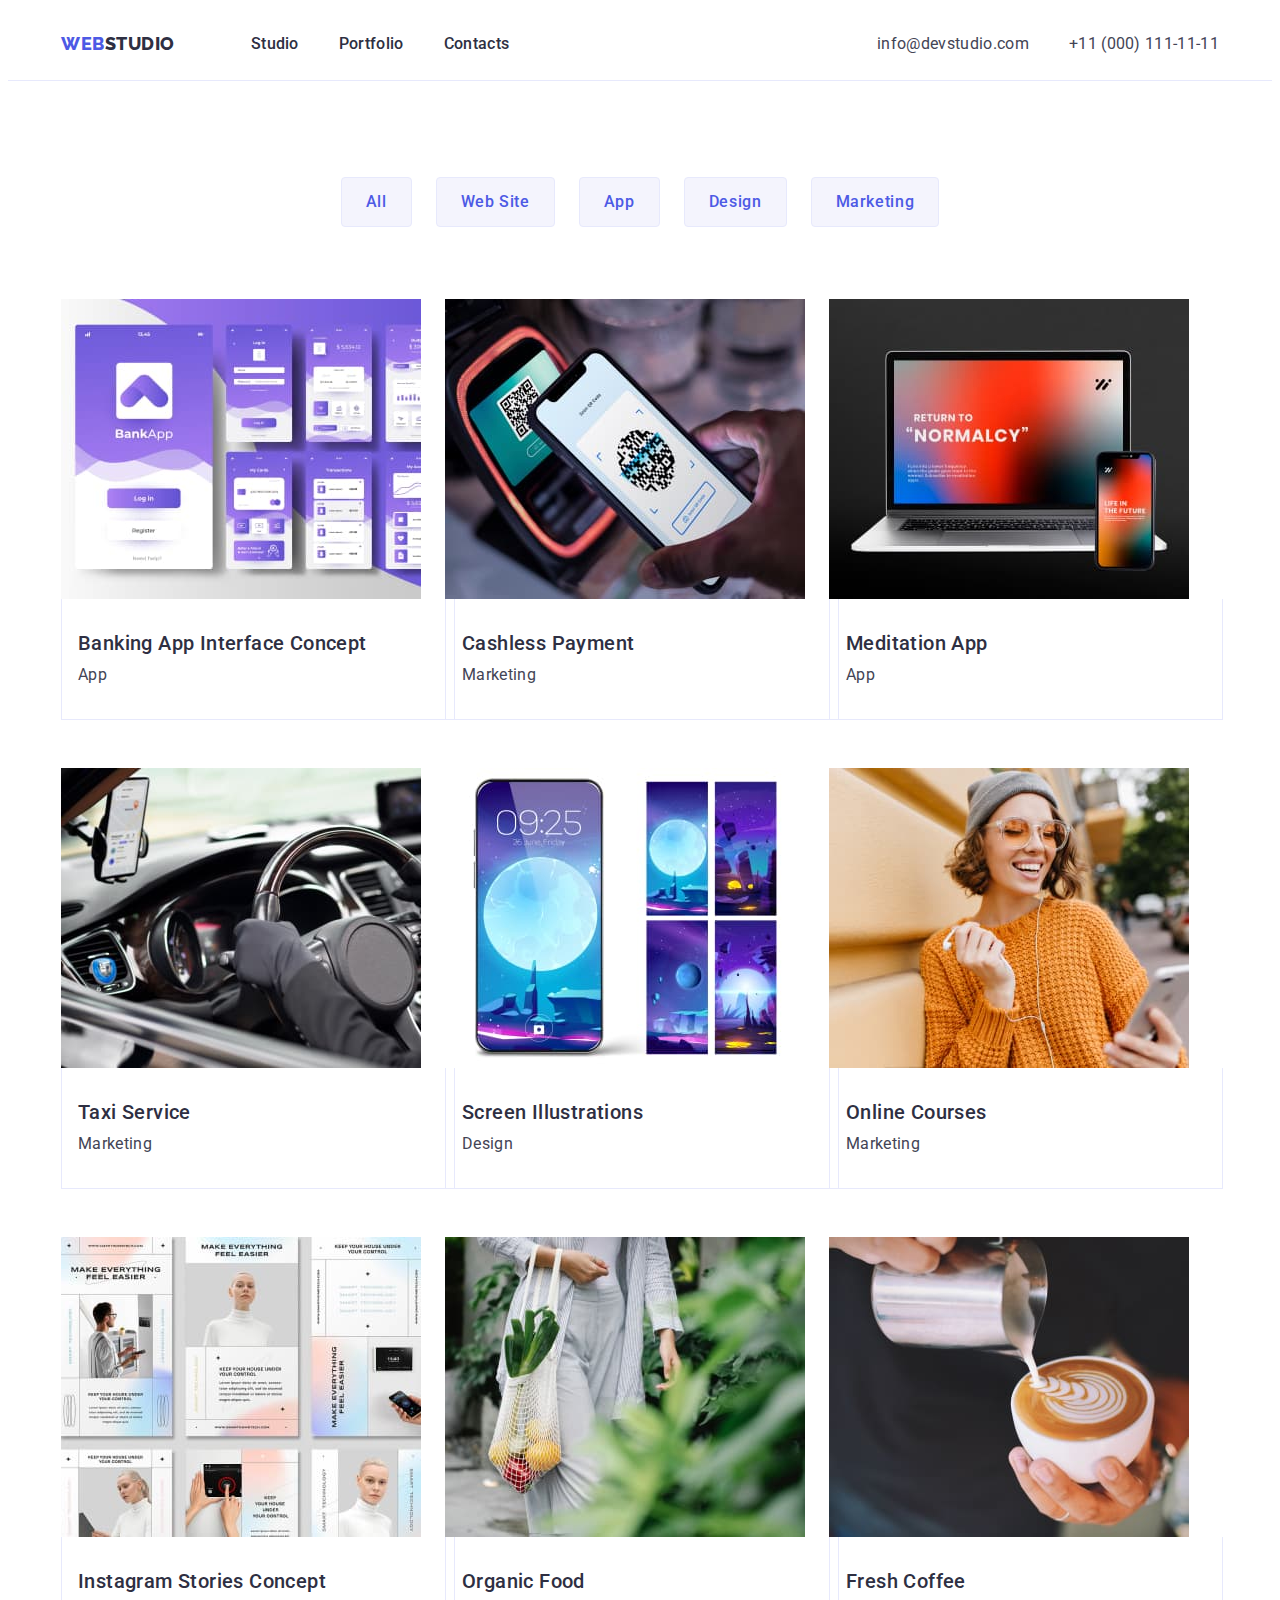
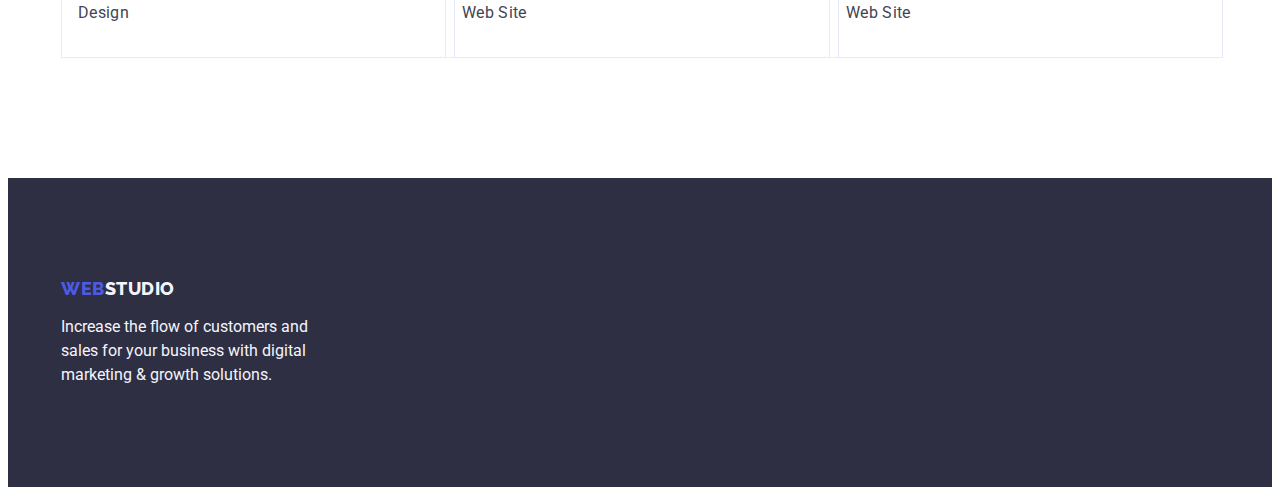
==== portfolio.html @ fde14520 "Initial commit" ====
<!DOCTYPE html>
<html lang="en">

<head>
    <meta charset="UTF-8">
    <meta http-equiv="X-UA-Compatible" content="IE=edge">
    <meta name="viewport" content="width=device-width, initial-scale=1.0">
    <link rel="preconnect" href="https://fonts.googleapis.com">
    <link rel="preconnect" href="https://fonts.gstatic.com" crossorigin>
    <link
        href="https://fonts.googleapis.com/css2?family=Raleway:wght@800&family=Roboto:wght@400;500;700;900&display=swap"
        rel="stylesheet">
    <link rel="stylesheet" href="https://cdnjs.cloudflare.com/ajax/libs/modern-normalize/1.1.0/modern-normalize.min.css"
        integrity="sha512-wpPYUAdjBVSE4KJnH1VR1HeZfpl1ub8YT/NKx4PuQ5NmX2tKuGu6U/JRp5y+Y8XG2tV+wKQpNHVUX03MfMFn9Q=="
        crossorigin="anonymous" referrerpolicy="no-referrer" />
    <link rel="stylesheet" href="./css/style.css">
    <title>Portfolio</title>
</head>

<body>
    <header class="header">
        <div class="container main-nav">
            <nav class="nav">
                <a class="link link-logo" href="./index.html">Web<span class="link-span">Studio</span></a>
                <ul class="list list-nav">
                    <li class="nav-list-item"><a class="link link-nav" href="./index.html">Studio</a></li>
                    <li class="nav-list-item"><a class="link link-nav" href="./portfolio.html">Portfolio</a></li>
                    <li class="nav-list-item"><a class="link link-nav" href="">Contacts</a></li>
                </ul>
            </nav>
            <address class="contacts">
                <ul class="list contacts-list">
                    <li class="contacts-list-item"><a class="link contacts-link"
                            href="mailto:info@devstudio.com">info@devstudio.com</a></li>
                    <li class="contacts-list-item"><a class="link contacts-link" href="tel:+110001111111">+11 (000)
                            111-11-11</a></li>
                </ul>
            </address>
        </div>
    </header>
    <main>
        <section class="portofolio">
            <div class="container">
                <h1 class="visually-hidden">Portfolio</h1>
                <ul class="list list-filter">
                    <li class="list-filter-item"> <button class="filter-btn" type="button">All</button></li>
                    <li class="list-filter-item"> <button class="filter-btn" type="button">Web Site</button></li>
                    <li class="list-filter-item"> <button class="filter-btn" type="button">App</button></li>
                    <li class="list-filter-item"> <button class="filter-btn" type="button">Design</button></li>
                    <li class="list-filter-item"> <button class="filter-btn" type="button">Marketing</button></li>
                </ul>

                <ul class="list cards">
                    <li class="card">
                        <a href="" class="link">
                            <img class="img card-img" src="./images/possibility/bankapp.jpg"
                                alt="Banking App Interface Concept" width="360">
                            <div class="card-text">
                                <h2 class="card-title">Banking App Interface Concept</h2>
                                <p class="card-desc">App</p>
                            </div>
                        </a>
                    </li>
                    <li class="card">
                        <a href="" class="link">
                            <img class="img card-img" src="./images/possibility/cashlesspay.jpg" alt="Cashless Payment"
                                width="360">
                            <div class="card-text">
                                <h2 class="card-title">Cashless Payment</h2>
                                <p class="card-desc">Marketing</p>
                            </div>
                        </a>
                    </li>
                    <li class="card">
                        <a href="" class="link">
                            <img class="img card-img" src="./images/possibility/meditationapp.jpg" alt="Meditation App"
                                width="360">
                            <div class="card-text">
                                <h2 class="card-title">Meditation App</h2>
                                <p class="card-desc">App</p>
                            </div>
                        </a>
                    </li>
                    <li class="card">
                        <a href="" class="link">
                            <img class="img card-img" src="./images/possibility/taxiservice.jpg" alt="Taxi Service"
                                width="360">
                            <div class="card-text">
                                <h2 class="card-title">Taxi Service</h2>
                                <p class="card-desc">Marketing</p>
                            </div>
                        </a>
                    </li>
                    <li class="card">
                        <a href="" class="link">
                            <img class="img card-img" src="./images/possibility/screenill.jpg"
                                alt="Screen Illustrations" width="360">
                            <div class="card-text">
                                <h2 class="card-title">Screen Illustrations</h2>
                                <p class="card-desc">Design</p>
                            </div>
                        </a>
                    </li>
                    <li class="card">
                        <a href="" class="link">
                            <img class="img card-img" src="./images/possibility/onlinecourses.jpg" alt="Online Courses"
                                width="360">
                            <div class="card-text">
                                <h2 class="card-title">Online Courses</h2>
                                <p class="card-desc">Marketing</p>
                            </div>
                        </a>
                    </li>
                    <li class="card">
                        <a href="" class="link">
                            <img class="img card-img" src="./images/possibility/instastories.jpg"
                                alt="Instagram Stories Concept" width="360">
                            <div class="card-text">
                                <h2 class="card-title">Instagram Stories Concept</h2>
                                <p class="card-desc">Design</p>
                            </div>
                        </a>
                    </li>
                    <li class="card">
                        <a href="" class="link">
                            <img class="img card-img" src="./images/possibility/organicfood.jpg" alt="Organic Food"
                                width="360">
                            <div class="card-text">
                                <h2 class="card-title">Organic Food</h2>
                                <p class="card-desc">Web Site</p>
                            </div>
                        </a>
                    </li>
                    <li class="card">
                        <a href="" class="link">
                            <img class="img card-img" src="./images/possibility/freshcoffee.jpg" alt="Fresh Coffee"
                                width="360">
                            <div class="card-text">
                                <h2 class="card-title">Fresh Coffee</h2>
                                <p class="card-desc">Web Site</p>
                            </div>
                        </a>
                    </li>
                </ul>
            </div>

        </section>
    </main>
    <footer class="footer">
        <div class="container">
            <a class="link footer-link" href="./index.html">Web<span class="footer-link-text">Studio</span></a>
            <p class="footer-desc">Increase the flow of customers and sales for your business with digital marketing &
                growth solutions.</p>
        </div>
    </footer>
</body>

</html>
---- css/style.css ----
body {
  font-family: "Roboto", sans-serif;
  font-style: normal;
  color: var(--primary-text-color);
  background-color: var(--primary-bg-color);
}

:root {
  --primary-text-color: #434455;
  --primary-bg-color: #ffffff;
  --secondary-text-color: #434455;
  --secondary-bg-color: #2e2f42;
  --title-text-color: #ffffff;
  --subtitle-text-color: #2e2f42;
  --section-bg-color: #f4f4fd;
  --footer-text-color: #f4f4fd;
  --link-text-color: #4d5ae5;
  --btn-bg-color: #4d5ae5;
  --btn-text-color: #ffffff;
  --link-span-color: #2e2f42;
  --active-hover-color: #404bbf;
  --header-bottom-border-color: #E7E9FC;
  --btn-filter-color: #E7E9FC;
  --card-border-color: #E7E9FC
}

.link {
  text-decoration: none;
}

.list {
  list-style: none;
  padding-left: 0;
  margin-top: 0;
  margin-bottom: 0;
}

.container {
  width: 1158px;
  margin: 0 auto;
  padding-right: 15px;
  padding-left: 15px;
}

.img {
  display: block;
  width: 100%;
  height: auto;
}

/* header style start */

.header {
  border-bottom: 1px solid var(--header-bottom-border-color);
}

.link-logo {
  font-family: "Raleway", sans-serif;
  color: var(--link-text-color);
  font-size: 18px;
  font-weight: 800;
  line-height: 1.17;
  letter-spacing: 0.03em;
  text-transform: uppercase;
}

.link-span {
  font-family: "Raleway", sans-serif;
  color: var(--link-span-color);
  letter-spacing: 0.03em;
  text-transform: uppercase;
}

.main-nav {
  display: flex;
  align-items: center;
  justify-content: space-between;

}

.nav {
  display: flex;
  align-items: center;
}

.link-logo {
  display: block;
  padding-top: 24px;
  padding-bottom: 24px;
  margin-right: 76px;
}

.link-nav {
  display: block;
  padding-top: 24px;
  padding-bottom: 24px;

  color: var(--subtitle-text-color);
  font-size: 16px;
  font-weight: 500;
  line-height: 1.5;
  letter-spacing: 0.02em;

}

.nav-list-item:last-child {
  margin-right: 0;
}

.nav-list-item {
  margin-right: 40px;
}

.list-nav {
  display: flex;
  /* margin-left: 76px; */
}

.link-nav:hover,
.link-nav:focus {
  color: var(--active-hover-color);
}

.contacts-list {
  display: flex;

}

.contacts {
  font-style: normal;
  /* margin-left: auto; */
}

.contacts-list-item {
  margin-right: 40px;
}

.contacts-list-item:last-child {
  margin-right: 0;
}

.contacts-link {
  display: block;
  padding-top: 24px;
  padding-bottom: 24px;

  color: var(--secondary-text-color);
  font-size: 16px;
  letter-spacing: 0.02em;
  font-weight: 400;
  line-height: 1.5;
}

.contacts-link:hover,
.contacts-link:focus {
  color: var(--active-hover-color);
}

/* header style end  */


/* hero style start */

.hero {
  padding-top: 188px;
  padding-bottom: 188px;
  text-align: center;
  background-color: var(--secondary-bg-color);
}



.hero-title {
  color: var(--title-text-color);
  font-weight: 700;
  font-size: 56px;
  line-height: 1.07;
  letter-spacing: 0.02em;
  margin-top: 0;
  margin-bottom: 45px;
  margin-right: auto;
  margin-left: auto;
  max-width: 496px;
}

.hero-btn {
  display: block;
  margin: 0 auto;
  min-width: 169px;
  height: 56px;
  padding: 16px 32px;
  color: var(--btn-text-color);
  background-color: var(--btn-bg-color);
  cursor: pointer;
  font-family: "Roboto", sans-serif;
  font-size: 16px;
  font-weight: 500;
  line-height: 1.5;
  letter-spacing: 0.04em;
  border: none;
  border-radius: 4px;

}

.hero-btn:hover,
.hero-btn:focus {
  background-color: var(--active-hover-color);
}

/* hero style end */


/* feauter style start */

.visually-hidden {
  position: absolute;
  width: 1px;
  height: 1px;
  margin: -1px;
  border: 0;
  padding: 0;
  white-space: nowrap;
  clip-path: inset(100%);
  clip: rect(0 0 0 0);
  overflow: hidden;
}

.features {
  padding-top: 120px;
  padding-bottom: 120px;
}

.features-list {
  display: flex;
  align-items: center;
  justify-content: space-between;
}

.features-list-item:last-child {
  margin-right: 0;
}

.features-list-item {
  margin-right: 24px;
}

.features-list-title {
  color: var(--subtitle-text-color);
  font-weight: 500;
  font-size: 20px;
  line-height: 1.2;
  letter-spacing: 0.02em;

  margin-top: 0;
  margin-bottom: 8px;
}

.features-list-desc {
  color: var(--secondary-text-color);
  line-height: 1.5;
  font-size: 16px;
  font-weight: 400;
  letter-spacing: 0.02em;
  max-width: 264px;
  margin-top: 0;
  margin-bottom: 0;
}

/* features style end */

/* doing style start */

.doing {
  padding-bottom: 120px;

}

.doing-list {
  display: flex;

}

.doing-list-item {
  margin-right: 24px;
}

.doing-list-item:last-child {
  margin-right: 0;
}

.doing-title {
  color: var(--subtitle-text-color);
  font-weight: 700;
  font-size: 36px;
  line-height: 1.11;
  text-align: center;
  letter-spacing: 0.02em;
  text-transform: capitalize;
  margin-top: 0;
  margin-bottom: 72px;
}

/* doing style end */


/* team style start */

.team {
  background-color: var(--section-bg-color);
  padding-top: 120px;
  padding-bottom: 120px;
}

.team-list {
  display: flex;
}

.team-list-item {
  margin-right: 24px;
  background-color: var(--primary-bg-color);
  border-radius: 0px 0px 4px 4px;
}

.team-list-item:last-child {
  margin-right: 0;
}

.team-card-text {
  padding-top: 32px;
  padding-bottom: 32px;
  padding-right: 16px;
  padding-left: 16px;
  border-radius: 0px 0px 4px 4px;
}

/*.team-img {
  margin-bottom: 32px;
}*/
.team-title {
  color: var(--subtitle-text-color);
  font-weight: 700;
  font-size: 36px;
  line-height: 1.11;
  letter-spacing: 0.02em;
  text-align: center;
  text-transform: capitalize;
  margin-top: 0;
  margin-bottom: 72px;
}

.team-subtitle {
  color: var(--subtitle-text-color);
  font-weight: 500;
  font-size: 20px;
  line-height: 1.2;
  letter-spacing: 0.02em;
  text-align: center;
  margin-top: 0;
  margin-bottom: 8px;
}

.team-desc {
  color: var(--secondary-text-color);
  line-height: 1.5;
  font-size: 16px;
  font-weight: 400;
  letter-spacing: 0.02em;
  text-align: center;
  margin-top: 0;
  margin-bottom: 0;
}

/* team style end */



/* portfolio page style start */

/* filter style start */
.portofolio {
  padding-top: 96px;
  padding-bottom: 120px;
}

.list-filter {
  display: flex;
  justify-content: center;
  margin-bottom: 72px;
}

.list-filter-item:not(:last-child) {
  margin-right: 24px;
}

.filter-btn {
  display: inline-block;
  padding: 12px 24px;
  border: 1px solid var(--btn-filter-color);
  border-radius: 4px;

  font-family: "Roboto", sans-serif;
  color: var(--link-text-color);
  background-color: var(--section-bg-color);
  font-size: 16px;
  font-weight: 500;
  line-height: 1.5;
  letter-spacing: 0.04em;
  cursor: pointer;
}

.filter-btn:hover,
.filter-btn:focus {
  color: var(--title-text-color);
  background-color: var(--active-hover-color);
  border: 1px solid transparent;
}

/* filter style end */

/* possibility style start */

.cards {
  display: flex;
  flex-wrap: wrap;
  /* align-content: space-between; */
}

.card {
  width: 360px;
  /* width: calc((100%-48px)/3); */
  margin-right: 24px;
  margin-bottom: 48px;

}

.card:nth-child(3n) {
  margin-right: 0;
}

.card:nth-last-child(-n+3) {
  margin-bottom: 0;
}

.card-text {
  padding-top: 32px;
  padding-bottom: 32px;
  padding-left: 16px;
  padding-right: 16px;
  min-width: 360px;
  border: 1px solid var(--card-border-color);
  border-top: none;
}

.card-title {
  margin-top: 0;
  margin-bottom: 8px;
  color: var(--subtitle-text-color);
  font-weight: 500;
  font-size: 20px;
  line-height: 1.2;
  letter-spacing: 0.02em;
}

.card-desc {
  margin-top: 0;
  margin-bottom: 0;
  color: var(--secondary-text-color);
  line-height: 1.5;
  font-size: 16px;
  font-weight: 400;
  letter-spacing: 0.02em;
}

/* possibility style end */


/* footer style start */

.footer {
  background-color: var(--secondary-bg-color);
  padding-top: 100px;
  padding-bottom: 100px;
}

.footer-link {
  display: inline-block;
  margin-bottom: 16px;
  font-family: "Raleway", sans-serif;
  color: var(--link-text-color);
  font-size: 18px;
  font-weight: 800;
  line-height: 1.17;
  text-transform: uppercase;
  letter-spacing: 0.03em;
}

.footer-link-text {
  font-family: "Raleway", sans-serif;
  color: var(--footer-text-color);
}

.footer-desc {
  color: var(--footer-text-color);
  line-height: 1.5;
  margin-top: 0;
  margin-bottom: 0;
  max-width: 264px;
}

/* footer style end */
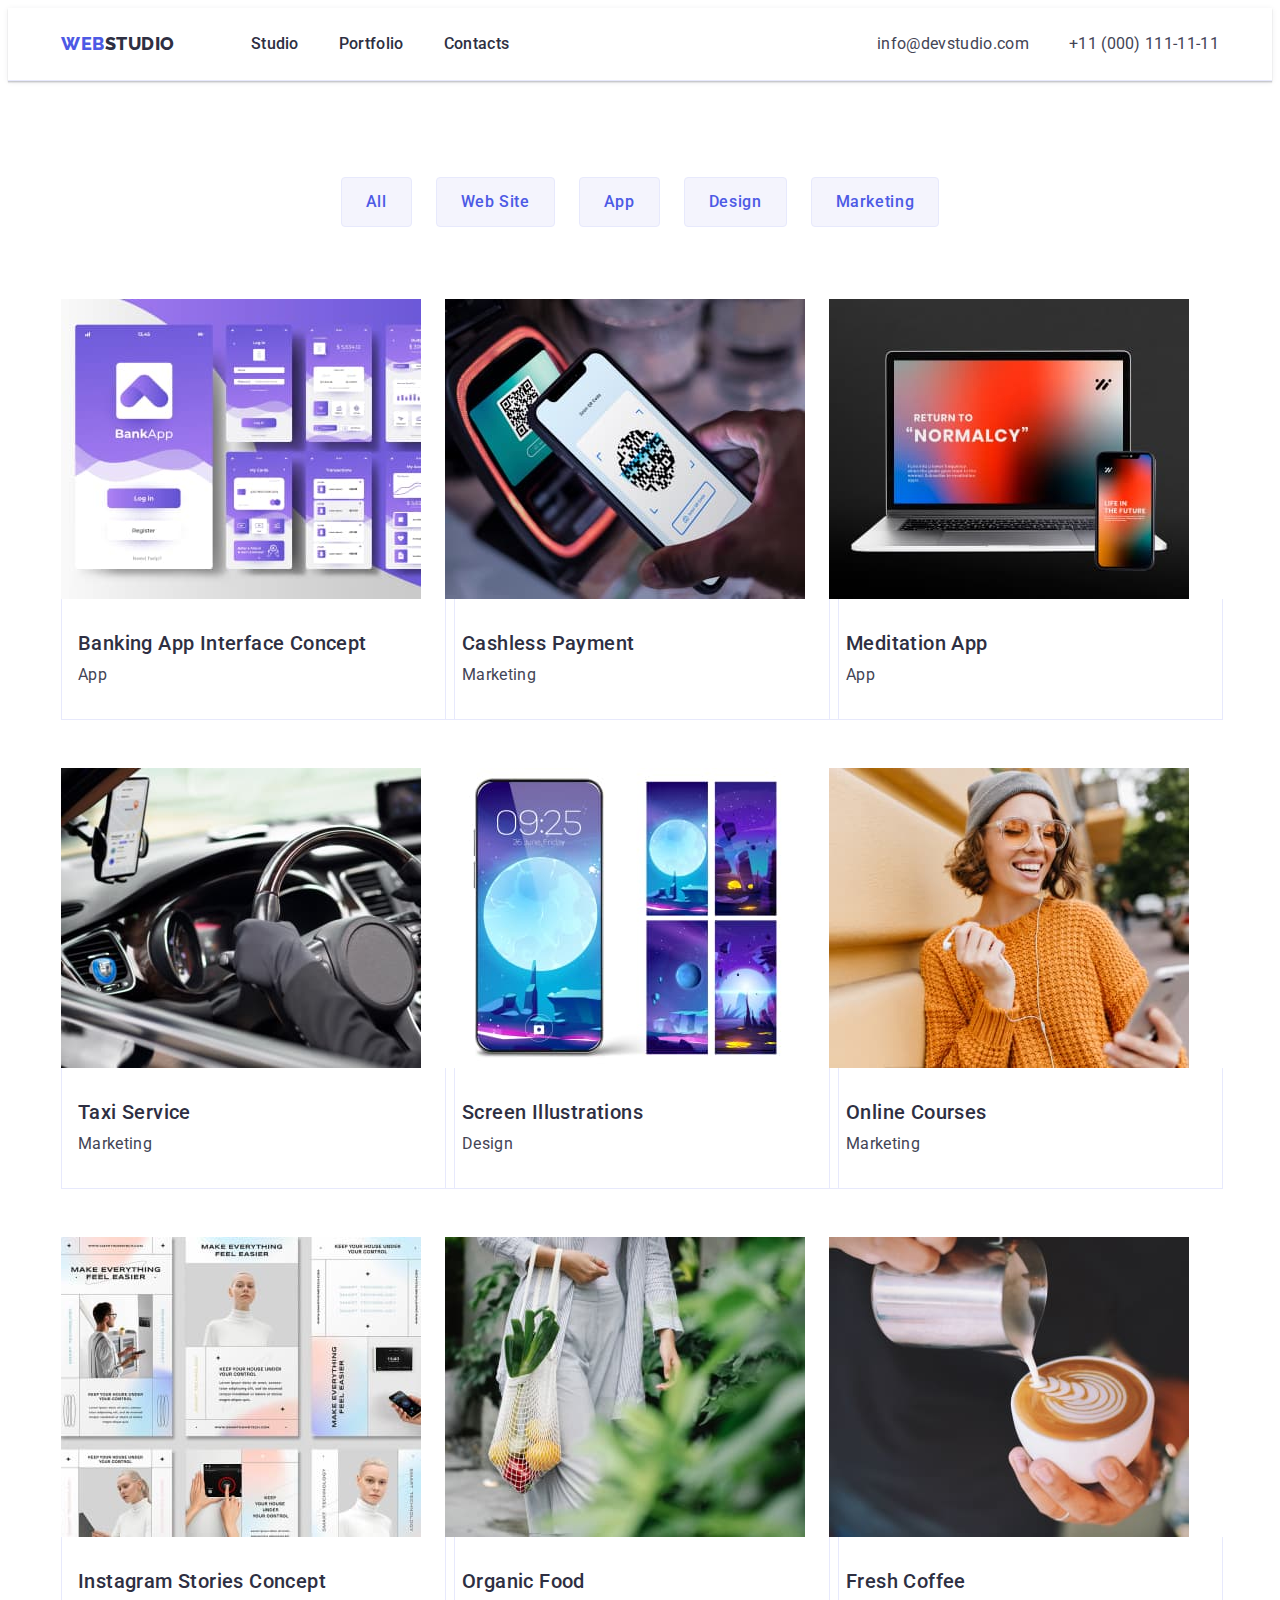
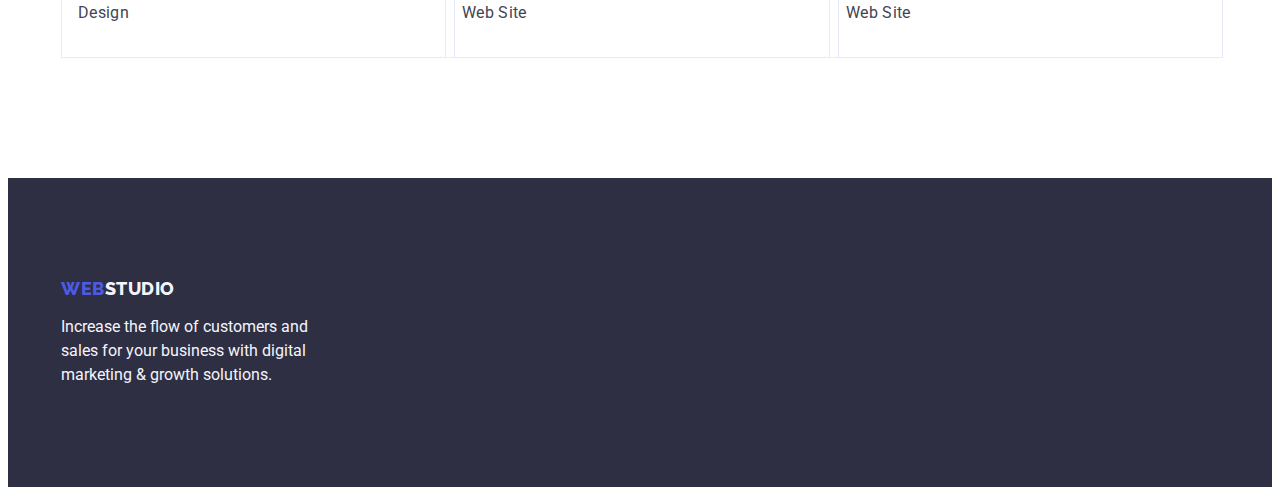
==== commit f43cf945: "после 1-ой автопроверки" ====
--- a/portfolio.html
+++ b/portfolio.html
@@ -52,7 +52,7 @@
 
                 <ul class="list cards">
                     <li class="card">
-                        <a href="" class="link">
+                        <a href="" class="link card-link">
                             <img class="img card-img" src="./images/possibility/bankapp.jpg"
                                 alt="Banking App Interface Concept" width="360">
                             <div class="card-text">
@@ -62,7 +62,7 @@
                         </a>
                     </li>
                     <li class="card">
-                        <a href="" class="link">
+                        <a href="" class="link card-link">
                             <img class="img card-img" src="./images/possibility/cashlesspay.jpg" alt="Cashless Payment"
                                 width="360">
                             <div class="card-text">
@@ -72,7 +72,7 @@
                         </a>
                     </li>
                     <li class="card">
-                        <a href="" class="link">
+                        <a href="" class="link card-link">
                             <img class="img card-img" src="./images/possibility/meditationapp.jpg" alt="Meditation App"
                                 width="360">
                             <div class="card-text">
@@ -82,7 +82,7 @@
                         </a>
                     </li>
                     <li class="card">
-                        <a href="" class="link">
+                        <a href="" class="link card-link">
                             <img class="img card-img" src="./images/possibility/taxiservice.jpg" alt="Taxi Service"
                                 width="360">
                             <div class="card-text">
@@ -92,7 +92,7 @@
                         </a>
                     </li>
                     <li class="card">
-                        <a href="" class="link">
+                        <a href="" class="link card-link">
                             <img class="img card-img" src="./images/possibility/screenill.jpg"
                                 alt="Screen Illustrations" width="360">
                             <div class="card-text">
@@ -102,7 +102,7 @@
                         </a>
                     </li>
                     <li class="card">
-                        <a href="" class="link">
+                        <a href="" class="link card-link">
                             <img class="img card-img" src="./images/possibility/onlinecourses.jpg" alt="Online Courses"
                                 width="360">
                             <div class="card-text">
@@ -112,7 +112,7 @@
                         </a>
                     </li>
                     <li class="card">
-                        <a href="" class="link">
+                        <a href="" class="link card-link">
                             <img class="img card-img" src="./images/possibility/instastories.jpg"
                                 alt="Instagram Stories Concept" width="360">
                             <div class="card-text">
@@ -122,7 +122,7 @@
                         </a>
                     </li>
                     <li class="card">
-                        <a href="" class="link">
+                        <a href="" class="link card-link">
                             <img class="img card-img" src="./images/possibility/organicfood.jpg" alt="Organic Food"
                                 width="360">
                             <div class="card-text">
@@ -132,7 +132,7 @@
                         </a>
                     </li>
                     <li class="card">
-                        <a href="" class="link">
+                        <a href="" class="link card-link">
                             <img class="img card-img" src="./images/possibility/freshcoffee.jpg" alt="Fresh Coffee"
                                 width="360">
                             <div class="card-text">
--- a/css/style.css
+++ b/css/style.css
@@ -10,6 +10,7 @@
   --primary-bg-color: #ffffff;
   --secondary-text-color: #434455;
   --secondary-bg-color: #2e2f42;
+  --hero-bg-color: rgba(46, 47, 66, 0.7);
   --title-text-color: #ffffff;
   --subtitle-text-color: #2e2f42;
   --section-bg-color: #f4f4fd;
@@ -21,7 +22,9 @@
   --active-hover-color: #404bbf;
   --header-bottom-border-color: #E7E9FC;
   --btn-filter-color: #E7E9FC;
-  --card-border-color: #E7E9FC
+  --card-border-color: #E7E9FC;
+  --customers-border-color: #8E8F99;
+  --footer-icon-hover: #31D0AA;
 }
 
 .link {
@@ -52,6 +55,7 @@
 
 .header {
   border-bottom: 1px solid var(--header-bottom-border-color);
+  box-shadow: 0px 2px 1px rgba(46, 47, 66, 0.08), 0px 1px 1px rgba(46, 47, 66, 0.16), 0px 1px 6px rgba(46, 47, 66, 0.08);
 }
 
 .link-logo {
@@ -162,10 +166,16 @@
 /* hero style start */
 
 .hero {
+  max-width: 1440px;
+  margin: 0 auto;
   padding-top: 188px;
   padding-bottom: 188px;
   text-align: center;
   background-color: var(--secondary-bg-color);
+  background-image: linear-gradient(var(--hero-bg-color), var(--hero-bg-color)), url(../images/hero/people-office.jpg);
+  background-repeat: no-repeat;
+  background-size: cover;
+  background-position: center;
 }
 
 
@@ -199,6 +209,7 @@
   letter-spacing: 0.04em;
   border: none;
   border-radius: 4px;
+  box-shadow: 0px 4px 4px rgba(0, 0, 0, 0.25);
 
 }
 
@@ -244,15 +255,17 @@
   margin-right: 24px;
 }
 
+
 .features-list-title {
+  font-style: normal;
   color: var(--subtitle-text-color);
   font-weight: 500;
   font-size: 20px;
   line-height: 1.2;
   letter-spacing: 0.02em;
-
   margin-top: 0;
   margin-bottom: 8px;
+
 }
 
 .features-list-desc {
@@ -265,6 +278,19 @@
   margin-top: 0;
   margin-bottom: 0;
 }
+
+.icon-container {
+  display: flex;
+  justify-content: center;
+  align-items: center;
+  width: 264px;
+  height: 112px;
+  margin-bottom: 8px;
+  background-color: var(--section-bg-color);
+  border-radius: 4px;
+}
+
+.icon {}
 
 /* features style end */
 
@@ -319,6 +345,7 @@
   margin-right: 24px;
   background-color: var(--primary-bg-color);
   border-radius: 0px 0px 4px 4px;
+  box-shadow: 0px 1px 6px rgba(46, 47, 66, 0.08), 0px 1px 1px rgba(46, 47, 66, 0.16), 0px 2px 1px rgba(46, 47, 66, 0.08);
 }
 
 .team-list-item:last-child {
@@ -367,8 +394,101 @@
   letter-spacing: 0.02em;
   text-align: center;
   margin-top: 0;
-  margin-bottom: 0;
-}
+  margin-bottom: 8px;
+}
+
+.team-icon-list {
+  display: flex;
+  flex-wrap: nowrap;
+  justify-content: center;
+  gap: 24px;
+  padding-left: 0;
+}
+
+.social-icon-item {
+  width: 40px;
+  height: 40px;
+}
+
+.social-icon-link {
+  display: flex;
+  justify-content: center;
+  align-items: center;
+  width: 100%;
+  height: 100%;
+  background-color: var(--link-text-color);
+  color: var(--title-text-color);
+  border-radius: 50% 50%;
+}
+
+.social-icon-link:hover,
+.social-icon-link:focus {
+  background-color: var(--active-hover-color);
+}
+
+.social-icon {
+  fill: var(--footer-text-color);
+
+}
+
+/* .social-icon {
+  fill: var(--primary-bg-color);
+} */
+
+/* customers style start */
+
+.customers {
+  padding-top: 120px;
+  padding-bottom: 120px;
+}
+
+.customers-title {
+  color: var(--subtitle-text-color);
+  font-style: normal;
+  font-weight: 700;
+  font-size: 36px;
+  line-height: 1.1;
+  margin-bottom: 72px;
+  text-align: center;
+  letter-spacing: 0.02em;
+  text-transform: capitalize;
+}
+
+.customers-list {
+  display: flex;
+  flex-wrap: nowrap;
+  gap: 24px;
+}
+
+.customers-list-item {
+  width: 168px;
+  height: 88px;
+
+}
+
+.customers-link {
+  display: flex;
+  justify-content: center;
+  align-items: center;
+  width: 100%;
+  height: 100%;
+  border: 1px solid var(--customers-border-color);
+  border-radius: 4px;
+  color: var(--customers-border-color);
+}
+
+.customers-link:hover,
+.customers-link:focus {
+  border-color: var(--active-hover-color);
+  color: var(--active-hover-color);
+}
+
+
+
+.customers-icon {
+  fill: currentColor;
+}
+
 
 /* team style end */
 
@@ -413,6 +533,7 @@
   color: var(--title-text-color);
   background-color: var(--active-hover-color);
   border: 1px solid transparent;
+  box-shadow: 0px 3px 1px rgba(0, 0, 0, 0.1), 0px 2px 1px rgba(0, 0, 0, 0.08), 0px 2px 2px rgba(0, 0, 0, 0.12);
 }
 
 /* filter style end */
@@ -431,6 +552,14 @@
   margin-right: 24px;
   margin-bottom: 48px;
 
+}
+
+.card-link {
+  display: block;
+}
+
+.card-link:hover {
+  box-shadow: 0px 1px 6px rgba(46, 47, 66, 0.08), 0px 1px 1px rgba(46, 47, 66, 0.16), 0px 2px 1px rgba(46, 47, 66, 0.08);
 }
 
 .card:nth-child(3n) {
@@ -480,6 +609,12 @@
   background-color: var(--secondary-bg-color);
   padding-top: 100px;
   padding-bottom: 100px;
+}
+
+.footer-container {
+  display: flex;
+  flex-wrap: nowrap;
+  align-items: baseline;
 }
 
 .footer-link {
@@ -507,4 +642,51 @@
   max-width: 264px;
 }
 
+.footer-link-container {
+  margin-right: 120px;
+}
+
+.footer-icon-list {
+  display: flex;
+  flex-wrap: nowrap;
+  gap: 16px;
+}
+
+.footer-list-item {
+  width: 40px;
+  height: 40px;
+}
+
+.footer-icon-link {
+  display: flex;
+  justify-content: center;
+  align-items: center;
+  width: 100%;
+  height: 100%;
+  background-color: var(--link-text-color);
+  color: var(--title-text-color);
+  border-radius: 50% 50%;
+}
+
+.footer-icon-link:hover,
+.footer-icon-link:focus {
+  background-color: var(--footer-icon-hover);
+}
+
+.footer-icon {
+  fill: var(--footer-text-color);
+}
+
+.social-container-desc {
+  color: var(--title-text-color);
+  font-style: normal;
+  font-weight: 500;
+  font-size: 16px;
+  line-height: 1.5;
+  letter-spacing: 0.02em;
+  margin-top: 0;
+  margin-bottom: 16px;
+}
+
+
 /* footer style end */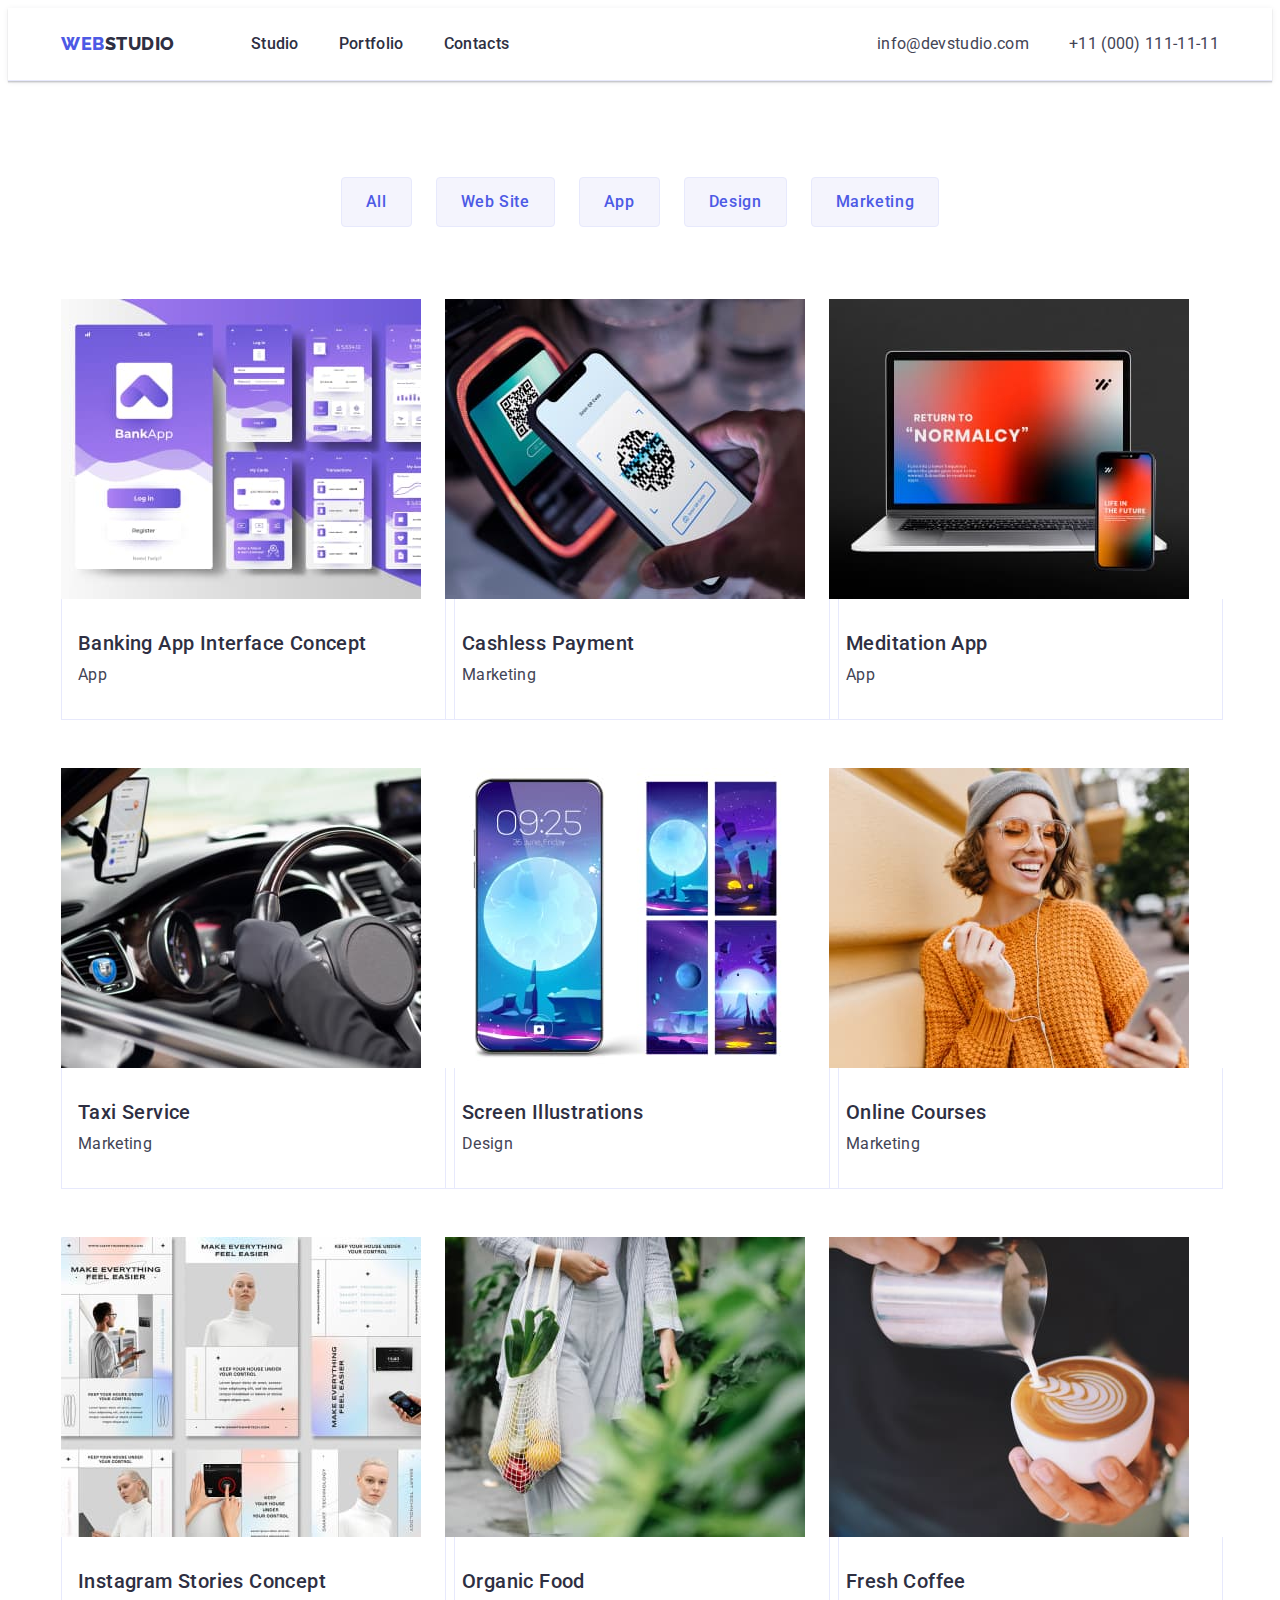
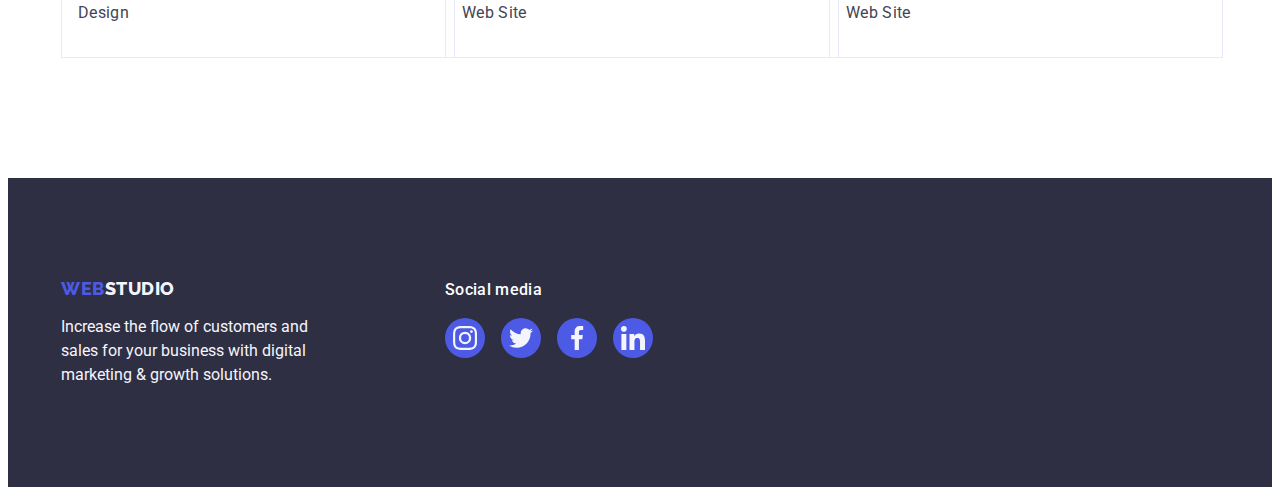
==== commit 86729ee4: "copy style footer to portfolio" ====
--- a/portfolio.html
+++ b/portfolio.html
@@ -147,10 +147,56 @@
         </section>
     </main>
     <footer class="footer">
-        <div class="container">
-            <a class="link footer-link" href="./index.html">Web<span class="footer-link-text">Studio</span></a>
-            <p class="footer-desc">Increase the flow of customers and sales for your business with digital marketing &
-                growth solutions.</p>
+        <div class="container footer-container">
+            <div class="footer-link-container">
+                <a class="link footer-link" href="./index.html">Web<span class="footer-link-text">Studio</span></a>
+                <p class="footer-desc">Increase the flow of customers and sales for your business with digital marketing
+                    &
+                    growth solutions.</p>
+            </div>
+            <div class="footer-social-container">
+                <p class="social-container-desc">
+                    Social media
+                </p>
+                <ul class="list footer-icon-list ">
+                    <li class="footer-list-item">
+                        <a href="" class="link footer-icon-link" target="_blank" rel="noopener noreferrer"
+                            aria-label="icon-instagram">
+                            <svg class="footer-icon" width="24px" height="24px">
+                                <use href="./images/icons.svg#icon-instagram-2"></use>
+                            </svg>
+
+                        </a>
+                    </li>
+                    <li class="footer-list-item">
+                        <a href="" class="link footer-icon-link" target="_blank" rel="noopener noreferrer"
+                            aria-label="icon-twitter">
+                            <svg class="footer-icon" width="24px" height="24px">
+                                <use href="./images/icons.svg#icon-twitter-1"></use>
+                            </svg>
+
+                        </a>
+                    </li>
+                    <li class="footer-list-item">
+                        <a href="" class="link footer-icon-link" target="_blank" rel="noopener noreferrer"
+                            aria-label="icon-facebook">
+                            <svg class="footer-icon" width="24px" height="24px">
+                                <use href="./images/icons.svg#icon-facebook-1"></use>
+                            </svg>
+
+                        </a>
+                    </li>
+                    <li class="footer-list-item">
+                        <a href="" class="link footer-icon-link" target="_blank" rel="noopener noreferrer"
+                            aria-label="icon-linkedin">
+                            <svg class="footer-icon" width="24px" height="24px">
+                                <use href="./images/icons.svg#icon-linkedin-1"></use>
+                            </svg>
+
+                        </a>
+                    </li>
+                </ul>
+            </div>
         </div>
     </footer>
 </body>
--- a/css/style.css
+++ b/css/style.css
@@ -558,7 +558,8 @@
   display: block;
 }
 
-.card-link:hover {
+.card-link:hover,
+.card-link:focus {
   box-shadow: 0px 1px 6px rgba(46, 47, 66, 0.08), 0px 1px 1px rgba(46, 47, 66, 0.16), 0px 2px 1px rgba(46, 47, 66, 0.08);
 }
 
